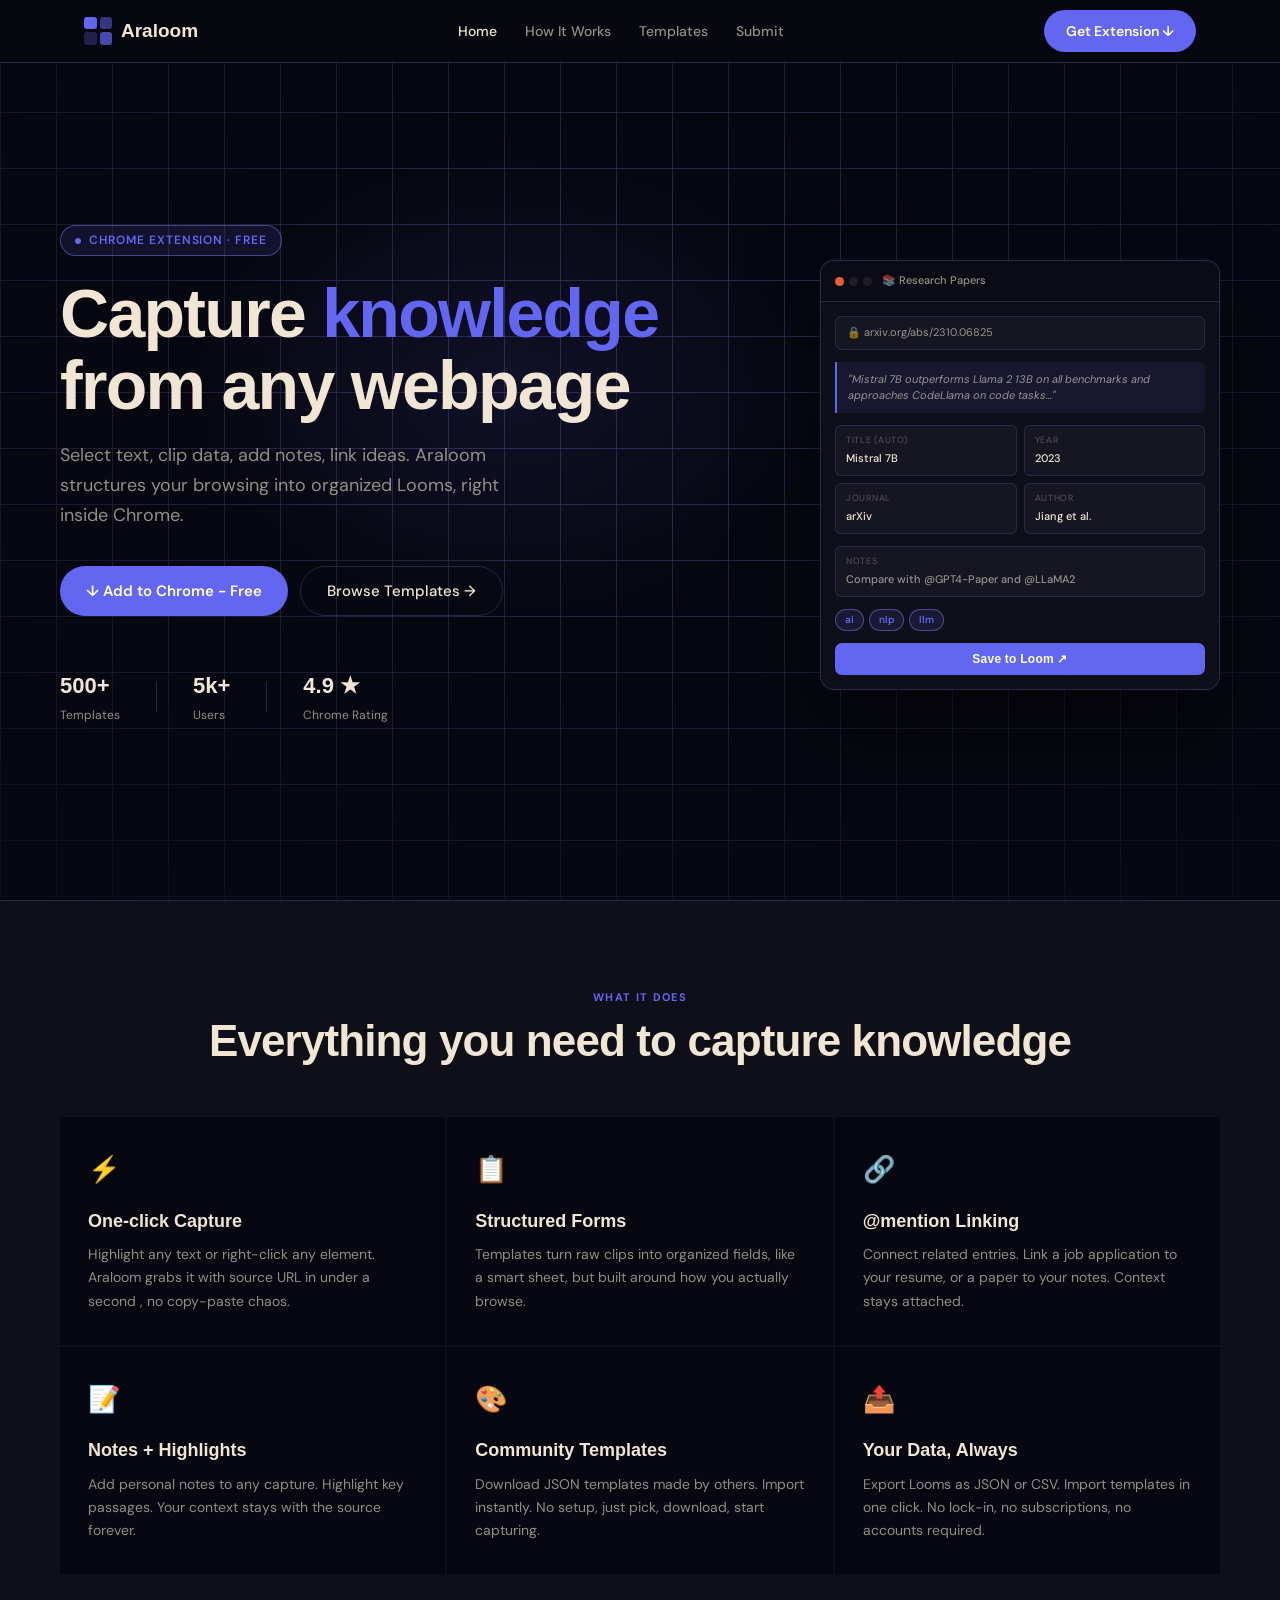
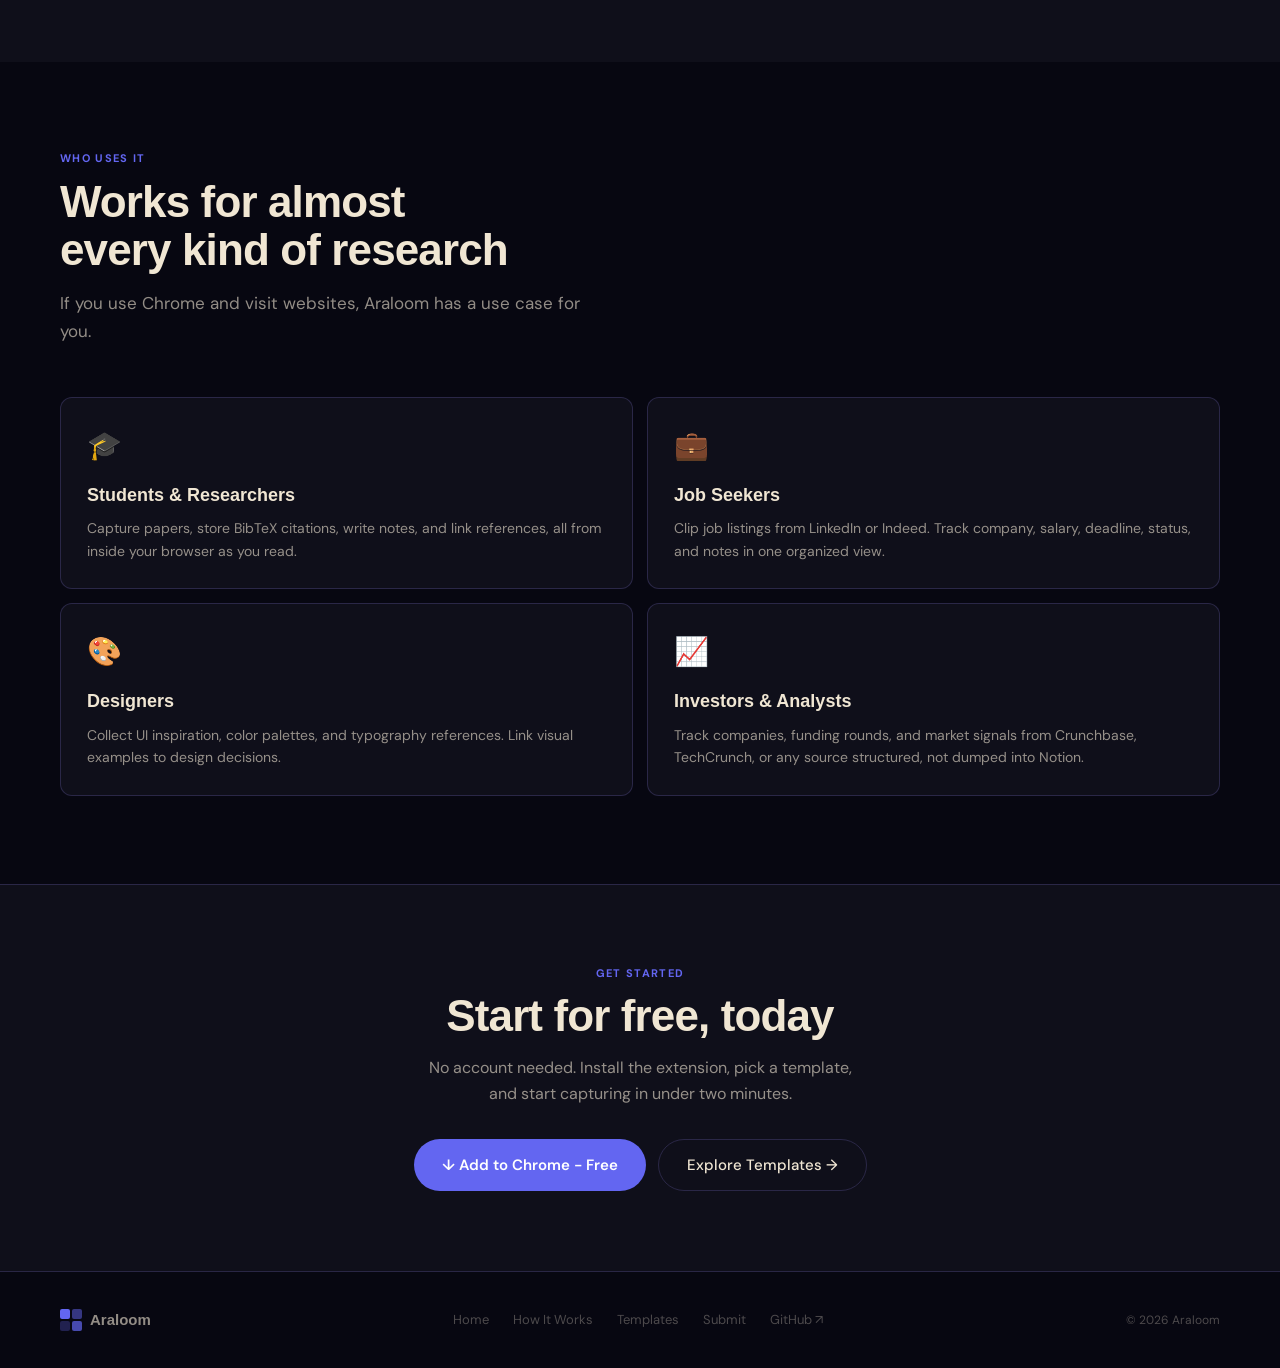
==== index.html @ 1cec3604 "Initial WIP site :)" ====
<!DOCTYPE html>
<html lang="en">

<head>
  <meta charset="UTF-8">
  <meta name="viewport" content="width=device-width, initial-scale=1.0">
  <title>Araloom: Capture. Structure. Connect.</title>
  <meta name="description"
    content="Araloom is a Chrome extension that lets you capture data from any webpage, structure it into forms, add notes, and link ideas together.">
  <link rel="preconnect" href="https://fonts.googleapis.com">
  <link
    href="https://fonts.googleapis.com/css2?family=ital,wght@0,400;0,500;0,700;1,400&family=DM+Sans:opsz,wght@9..40,300;9..40,400;9..40,500;9..40,700&display=swap"
    rel="stylesheet">
  <link rel="stylesheet" href="shared.css">
  <style>
    /* ── HERO ── */
    #hero {
      min-height: 100vh;
      padding: 130px 24px 80px;
      display: flex;
      align-items: center;
      position: relative;
      overflow: hidden;
    }

    .hero-grid-bg {
      position: absolute;
      inset: 0;
      background-image:
        linear-gradient(var(--border) 1px, transparent 1px),
        linear-gradient(90deg, var(--border) 1px, transparent 1px);
      background-size: 56px 56px;
      mask-image: radial-gradient(ellipse 90% 90% at 50% 40%, black 20%, transparent 100%);
    }

    .hero-glow {
      position: absolute;
      top: 15%;
      left: 40%;
      transform: translateX(-50%);
      width: 700px;
      height: 500px;
      background: radial-gradient(ellipse, rgba(99, 102, 241, 0.1) 0%, transparent 65%);
      pointer-events: none;
    }

    .hero-inner {
      max-width: 1160px;
      margin: 0 auto;
      width: 100%;
      position: relative;
      z-index: 1;
      display: grid;
      grid-template-columns: 1fr 400px;
      gap: 72px;
      align-items: center;
    }

    .hero-badge {
      display: inline-flex;
      align-items: center;
      gap: 8px;
      background: var(--indigo-dim);
      border: 1px solid var(--indigo-border);
      border-radius: 100px;
      padding: 5px 14px;
      font-size: 12px;
      font-weight: 600;
      color: var(--indigo);
      text-transform: uppercase;
      letter-spacing: 0.08em;
      margin-bottom: 22px;
    }

    .hero-badge .dot {
      width: 6px;
      height: 6px;
      border-radius: 50%;
      background: var(--indigo);
      animation: pulse 2s infinite;
    }

    h1 em {
      font-style: normal;
      color: var(--indigo);
    }

    .hero-sub {
      font-size: 18px;
      color: var(--text-dim);
      max-width: 480px;
      margin: 20px 0 36px;
    }

    .hero-actions {
      display: flex;
      gap: 12px;
      flex-wrap: wrap;
      margin-bottom: 52px;
    }

    .hero-stats {
      display: flex;
      gap: 36px;
      align-items: center;
    }

    .stat-sep {
      width: 1px;
      height: 30px;
      background: var(--border);
    }

    .stat-num {
      font-family: 'Syne', sans-serif;
      font-weight: 700;
      font-size: 22px;
    }

    .stat-label {
      font-size: 12px;
      color: var(--text-dim);
      margin-top: 2px;
    }

    /* Extension mockup */
    .ext-mockup {
      background: var(--surface);
      border: 1px solid var(--border);
      border-radius: 14px;
      overflow: hidden;
      box-shadow: 0 40px 80px rgba(0, 0, 0, 0.5), 0 0 0 1px rgba(99, 102, 241, 0.07);
    }

    .ext-topbar {
      padding: 11px 14px;
      border-bottom: 1px solid var(--border);
      display: flex;
      align-items: center;
      gap: 10px;
      background: rgba(8, 8, 16, 0.5);
    }

    .ext-dots {
      display: flex;
      gap: 5px;
    }

    .ext-dots span {
      width: 9px;
      height: 9px;
      border-radius: 50%;
    }

    .ext-topbar-title {
      font-size: 11px;
      color: var(--text-dim);
      font-weight: 500;
    }

    .ext-body {
      padding: 14px;
    }

    .ext-url {
      background: var(--surface2);
      border: 1px solid var(--border);
      border-radius: 7px;
      padding: 7px 11px;
      font-size: 11px;
      color: var(--text-dim);
      margin-bottom: 12px;
      display: flex;
      align-items: center;
      gap: 6px;
    }

    .ext-highlight {
      background: rgba(99, 102, 241, 0.1);
      border-left: 2px solid var(--indigo);
      border-radius: 0 6px 6px 0;
      padding: 9px 11px;
      margin-bottom: 12px;
      font-size: 11px;
      color: var(--text-dim);
      line-height: 1.5;
      font-style: italic;
    }

    .ext-field-row {
      display: grid;
      grid-template-columns: 1fr 1fr;
      gap: 7px;
      margin-bottom: 12px;
    }

    .ext-field {
      background: var(--surface2);
      border: 1px solid var(--border);
      border-radius: 6px;
      padding: 7px 10px;
    }

    .ext-field-label {
      font-size: 9px;
      color: var(--text-faint);
      text-transform: uppercase;
      letter-spacing: 0.08em;
      margin-bottom: 3px;
    }

    .ext-field-val {
      font-size: 11px;
      color: var(--text);
      font-weight: 500;
    }

    .ext-tags-row {
      display: flex;
      gap: 5px;
      flex-wrap: wrap;
      margin-bottom: 12px;
    }

    .ext-chip {
      background: var(--indigo-dim);
      border: 1px solid var(--indigo-border);
      border-radius: 100px;
      padding: 2px 9px;
      font-size: 10px;
      color: var(--indigo);
      font-weight: 600;
    }

    .ext-save-btn {
      width: 100%;
      background: var(--indigo);
      border: none;
      border-radius: 7px;
      padding: 9px;
      font-size: 12px;
      font-weight: 700;
      color: #fff;
      cursor: pointer;
      font-family: 'Syne', sans-serif;
      letter-spacing: 0.02em;
    }

    /* ── FEATURES STRIP ── */
    #features {
      background: var(--surface);
      border-top: 1px solid var(--border);
    }

    .features-grid {
      display: grid;
      grid-template-columns: repeat(3, 1fr);
      gap: 2px;
    }

    .feature-item {
      background: var(--bg);
      padding: 32px 28px;
      transition: background 0.25s;
    }

    .feature-item:hover {
      background: var(--surface2);
    }

    .feature-icon {
      font-size: 26px;
      margin-bottom: 16px;
    }

    .feature-item p {
      font-size: 14px;
      color: var(--text-dim);
      line-height: 1.65;
    }

    /* ── USE CASES ── */
    #usecases {
      background: var(--bg);
    }

    .usecase-grid {
      display: grid;
      grid-template-columns: repeat(2, 1fr);
      gap: 14px;
    }

    .usecase-card {
      background: var(--surface);
      border: 1px solid var(--border);
      border-radius: var(--radius);
      padding: 26px;
      transition: border-color 0.25s, transform 0.25s;
    }

    .usecase-card:hover {
      border-color: var(--indigo-border);
      transform: translateY(-3px);
    }

    .usecase-emoji {
      font-size: 28px;
      margin-bottom: 12px;
    }

    .usecase-card p {
      font-size: 14px;
      color: var(--text-dim);
      line-height: 1.6;
    }

    /* ── CTA ── */
    #cta {
      background: var(--surface);
      border-top: 1px solid var(--border);
      text-align: center;
      padding: 80px 24px;
    }

    #cta h2 {
      margin-bottom: 14px;
    }

    #cta p {
      color: var(--text-dim);
      max-width: 440px;
      margin: 0 auto 32px;
    }

    .cta-actions {
      display: flex;
      gap: 12px;
      justify-content: center;
      flex-wrap: wrap;
    }

    @media (max-width: 900px) {
      .hero-inner {
        grid-template-columns: 1fr;
      }

      .ext-mockup {
        display: none;
      }

      .features-grid {
        grid-template-columns: 1fr;
      }

      .usecase-grid {
        grid-template-columns: 1fr;
      }
    }
  </style>
</head>

<body>

  <nav>
    <div class="nav-inner">
      <a href="index.html" class="nav-logo">
        <div class="logo-mark"><span></span><span></span><span></span><span></span></div>
        Araloom
      </a>
      <ul class="nav-links">
        <li><a href="index.html" class="active">Home</a></li>
        <li><a href="how-it-works.html">How It Works</a></li>
        <li><a href="gallery.html">Templates</a></li>
        <li><a href="submit.html">Submit</a></li>
      </ul>
      <a href="#" class="btn-primary">Get Extension ↓</a>
    </div>
  </nav>

  <!-- HERO -->
  <section id="hero">
    <div class="hero-grid-bg"></div>
    <div class="hero-glow"></div>
    <div class="hero-inner">
      <div>
        <div class="hero-badge fade-up d1">
          <span class="dot"></span> Chrome Extension · Free
        </div>
        <h1 class="fade-up d2">Capture <em>knowledge</em><br>from any webpage</h1>
        <p class="hero-sub fade-up d3">
          Select text, clip data, add notes, link ideas. Araloom structures your browsing into organized Looms, right
          inside Chrome.
        </p>
        <div class="hero-actions fade-up d4">
          <a href="#" class="btn-primary" style="font-size:15px; padding:12px 26px;">↓ Add to Chrome - Free</a>
          <a href="gallery.html" class="btn-ghost" style="font-size:15px; padding:12px 26px;">Browse Templates →</a>
        </div>
        <div class="hero-stats fade-up d5">
          <div>
            <div class="stat-num">500+</div>
            <div class="stat-label">Templates</div>
          </div>
          <div class="stat-sep"></div>
          <div>
            <div class="stat-num">5k+</div>
            <div class="stat-label">Users</div>
          </div>
          <div class="stat-sep"></div>
          <div>
            <div class="stat-num">4.9 ★</div>
            <div class="stat-label">Chrome Rating</div>
          </div>
        </div>
      </div>

      <!-- Mockup: Research Papers template -->
      <div class="ext-mockup fade-up d3">
        <div class="ext-topbar">
          <div class="ext-dots">
            <span style="background:#e85d3a;"></span>
            <span style="background:#f0e6d315;"></span>
            <span style="background:#f0e6d315;"></span>
          </div>
          <span class="ext-topbar-title">📚 Research Papers</span>
        </div>
        <div class="ext-body">
          <div class="ext-url">🔒 arxiv.org/abs/2310.06825</div>
          <div class="ext-highlight">"Mistral 7B outperforms Llama 2 13B on all benchmarks and approaches CodeLlama on
            code tasks…"</div>
          <div class="ext-field-row">
            <div class="ext-field">
              <div class="ext-field-label">Title (auto)</div>
              <div class="ext-field-val">Mistral 7B</div>
            </div>
            <div class="ext-field">
              <div class="ext-field-label">Year</div>
              <div class="ext-field-val">2023</div>
            </div>
            <div class="ext-field">
              <div class="ext-field-label">Journal</div>
              <div class="ext-field-val">arXiv</div>
            </div>
            <div class="ext-field">
              <div class="ext-field-label">Author</div>
              <div class="ext-field-val">Jiang et al.</div>
            </div>
          </div>
          <div class="ext-field" style="margin-bottom:12px;">
            <div class="ext-field-label">Notes</div>
            <div class="ext-field-val" style="color:var(--text-dim);">Compare with @GPT4-Paper and @LLaMA2</div>
          </div>
          <div class="ext-tags-row">
            <span class="ext-chip">ai</span>
            <span class="ext-chip">nlp</span>
            <span class="ext-chip">llm</span>
          </div>
          <button class="ext-save-btn">Save to Loom ↗</button>
        </div>
      </div>
    </div>
  </section>

  <!-- FEATURES -->
  <section id="features">
    <div class="container">
      <div class="section-header center">
        <div class="section-label">What it does</div>
        <h2>Everything you need to capture knowledge</h2>
      </div>
      <div class="features-grid">
        <div class="feature-item">
          <div class="feature-icon">⚡</div>
          <h3>One-click Capture</h3>
          <p>Highlight any text or right-click any element. Araloom grabs it with source URL in under a second , no
            copy-paste chaos.</p>
        </div>
        <div class="feature-item">
          <div class="feature-icon">📋</div>
          <h3>Structured Forms</h3>
          <p>Templates turn raw clips into organized fields, like a smart sheet, but built around how you actually
            browse.</p>
        </div>
        <div class="feature-item">
          <div class="feature-icon">🔗</div>
          <h3>@mention Linking</h3>
          <p>Connect related entries. Link a job application to your resume, or a paper to your notes. Context stays
            attached.</p>
        </div>
        <div class="feature-item">
          <div class="feature-icon">📝</div>
          <h3>Notes + Highlights</h3>
          <p>Add personal notes to any capture. Highlight key passages. Your context stays with the source forever.</p>
        </div>
        <div class="feature-item">
          <div class="feature-icon">🎨</div>
          <h3>Community Templates</h3>
          <p>Download JSON templates made by others. Import instantly. No setup, just pick, download, start capturing.
          </p>
        </div>
        <div class="feature-item">
          <div class="feature-icon">📤</div>
          <h3>Your Data, Always</h3>
          <p>Export Looms as JSON or CSV. Import templates in one click. No lock-in, no subscriptions, no accounts
            required.</p>
        </div>
      </div>
    </div>
  </section>

  <!-- USE CASES -->
  <section id="usecases">
    <div class="container">
      <div class="section-header">
        <div class="section-label">Who uses it</div>
        <h2>Works for almost<br>every kind of research</h2>
        <p class="section-sub">If you use Chrome and visit websites, Araloom has a use case for you.</p>
      </div>
      <div class="usecase-grid">
        <div class="usecase-card">
          <div class="usecase-emoji">🎓</div>
          <h3>Students & Researchers</h3>
          <p>Capture papers, store BibTeX citations, write notes, and link references, all from inside your browser as
            you read.</p>
        </div>
        <div class="usecase-card">
          <div class="usecase-emoji">💼</div>
          <h3>Job Seekers</h3>
          <p>Clip job listings from LinkedIn or Indeed. Track company, salary, deadline, status, and notes in one
            organized view.</p>
        </div>
        <div class="usecase-card">
          <div class="usecase-emoji">🎨</div>
          <h3>Designers</h3>
          <p>Collect UI inspiration, color palettes, and typography references. Link visual examples to design
            decisions.</p>
        </div>
        <div class="usecase-card">
          <div class="usecase-emoji">📈</div>
          <h3>Investors & Analysts</h3>
          <p>Track companies, funding rounds, and market signals from Crunchbase, TechCrunch, or any source
            structured, not dumped into Notion.</p>
        </div>
      </div>
    </div>
  </section>

  <!-- CTA -->
  <section id="cta">
    <div class="container">
      <div class="section-label">Get started</div>
      <h2>Start for free, today</h2>
      <p>No account needed. Install the extension, pick a template, and start capturing in under two minutes.</p>
      <div class="cta-actions">
        <a href="#" class="btn-primary" style="font-size:15px; padding:13px 28px;">↓ Add to Chrome - Free</a>
        <a href="gallery.html" class="btn-ghost" style="font-size:15px; padding:13px 28px;">Explore Templates →</a>
      </div>
    </div>
  </section>

  <footer>
    <div class="footer-inner">
      <div class="footer-logo">
        <div class="logo-mark" style="width:22px;height:22px;gap:2px;">
          <span style="border-radius:2px;"></span><span style="border-radius:2px;"></span>
          <span style="border-radius:2px;"></span><span style="border-radius:2px;"></span>
        </div>
        Araloom
      </div>
      <div class="footer-links">
        <a href="index.html">Home</a>
        <a href="how-it-works.html">How It Works</a>
        <a href="gallery.html">Templates</a>
        <a href="submit.html">Submit</a>
        <a href="https://github.com/YOUR_USERNAME/araloom" target="_blank" rel="noopener">GitHub ↗</a>
      </div>
      <div class="footer-copy">© 2026 Araloom</div>
    </div>
  </footer>

</body>

</html>
---- shared.css ----
/* ── ARALOOM SHARED STYLES ── */
:root {
  --bg: #070711;
  --surface: #0f0f1a;
  --surface2: #161622;
  --border: rgba(50, 47, 83, 0.784);
  --border-hover: rgba(136, 138, 246, 0.486);
  --text: #f0e6d3;
  --text-dim: rgba(240, 230, 211, 0.6);
  --text-faint: rgba(240, 230, 211, 0.303);
  --indigo: #6366f1;
  --indigo-dim: rgba(99, 102, 241, 0.12);
  --indigo-border: rgba(131, 132, 239, 0.447);
  --orange: #f5532a;
  --orange-dim: rgba(232, 93, 58, 0.12);
  --orange-border: rgba(232, 93, 58, 0.25);
  --radius: 12px;
}

*,
*::before,
*::after {
  box-sizing: border-box;
  margin: 0;
  padding: 0;
}

html {
  scroll-behavior: smooth;
}

body {
  background: var(--bg);
  color: var(--text);
  font-family: 'DM Sans', sans-serif;
  font-size: 16px;
  line-height: 1.6;
  overflow-x: hidden;
  min-height: 100vh;
}

/* ── TYPOGRAPHY ── */
.font-display,
h1,
h2,
h3,
.nav-logo {
  font-family: 'Syne', sans-serif;
}

h1 {
  font-weight: 800;
  font-size: clamp(40px, 5.5vw, 68px);
  line-height: 1.05;
  letter-spacing: -0.025em;
}

h2 {
  font-weight: 800;
  font-size: clamp(28px, 4vw, 44px);
  line-height: 1.1;
  letter-spacing: -0.02em;
  margin-bottom: 14px;
}

h3 {
  font-weight: 700;
  font-size: 18px;
  margin-bottom: 8px;
}

p {
  line-height: 1.65;
}

.section-label {
  font-size: 11px;
  font-weight: 700;
  text-transform: uppercase;
  letter-spacing: 0.12em;
  color: var(--indigo);
  margin-bottom: 10px;
}

.section-sub {
  font-size: 17px;
  color: var(--text-dim);
  max-width: 520px;
  line-height: 1.65;
}

.section-header {
  margin-bottom: 52px;
}

.section-header.center {
  text-align: center;
}

.section-header.center .section-sub {
  margin: 0 auto;
}

/* ── LAYOUT ── */
.container {
  max-width: 1160px;
  margin: 0 auto;
}

section {
  padding: 88px 24px;
}

/* ── NAV ── */
nav {
  position: fixed;
  top: 0;
  left: 0;
  right: 0;
  z-index: 100;
  background: rgba(8, 8, 16, 0.9);
  backdrop-filter: blur(20px);
  border-bottom: 1px solid var(--border);
}

.nav-inner {
  max-width: 1160px;
  margin: 0 auto;
  padding: 0 24px;
  height: 62px;
  display: flex;
  align-items: center;
  justify-content: space-between;
}

.nav-logo {
  font-weight: 800;
  font-size: 19px;
  color: var(--text);
  text-decoration: none;
  display: flex;
  align-items: center;
  gap: 9px;
}

.logo-mark {
  width: 28px;
  height: 28px;
  display: grid;
  grid-template-columns: 1fr 1fr;
  gap: 3px;
}

.logo-mark span {
  border-radius: 3px;
  background: var(--indigo);
}

.logo-mark span:nth-child(2) {
  opacity: 0.5;
}

.logo-mark span:nth-child(3) {
  opacity: 0.28;
}

.logo-mark span:nth-child(4) {
  opacity: 0.7;
}

.nav-links {
  display: flex;
  align-items: center;
  gap: 28px;
  list-style: none;
}

.nav-links a {
  color: var(--text-dim);
  text-decoration: none;
  font-size: 14px;
  font-weight: 500;
  transition: color 0.2s;
}

.nav-links a:hover,
.nav-links a.active {
  color: var(--text);
}

/* ── BUTTONS ── */
.btn-primary {
  background: var(--indigo);
  color: #fff;
  border: none;
  border-radius: 100px;
  padding: 10px 22px;
  font-size: 14px;
  font-weight: 600;
  cursor: pointer;
  text-decoration: none;
  transition: opacity 0.2s, transform 0.15s;
  display: inline-flex;
  align-items: center;
  gap: 7px;
  font-family: 'DM Sans', sans-serif;
}

.btn-primary:hover {
  opacity: 0.88;
  transform: translateY(-1px);
}

.btn-ghost {
  background: transparent;
  color: var(--text);
  border: 1px solid var(--border);
  border-radius: 100px;
  padding: 10px 22px;
  font-size: 14px;
  font-weight: 500;
  cursor: pointer;
  text-decoration: none;
  transition: border-color 0.2s, transform 0.15s;
  display: inline-flex;
  align-items: center;
  gap: 7px;
  font-family: 'DM Sans', sans-serif;
}

.btn-ghost:hover {
  border-color: var(--indigo-border);
  transform: translateY(-1px);
}

.btn-sm {
  padding: 7px 16px;
  font-size: 13px;
  border-radius: 8px;
}

/* ── FOOTER ── */
footer {
  background: var(--bg);
  border-top: 1px solid var(--border);
  padding: 36px 24px;
}

.footer-inner {
  max-width: 1160px;
  margin: 0 auto;
  display: flex;
  align-items: center;
  justify-content: space-between;
  gap: 20px;
  flex-wrap: wrap;
}

.footer-logo {
  font-family: 'Syne', sans-serif;
  font-weight: 800;
  font-size: 15px;
  color: var(--text-dim);
  display: flex;
  align-items: center;
  gap: 8px;
}

.footer-links {
  display: flex;
  gap: 24px;
}

.footer-links a {
  font-size: 13px;
  color: var(--text-faint);
  text-decoration: none;
  transition: color 0.2s;
}

.footer-links a:hover {
  color: var(--text-dim);
}

.footer-copy {
  font-size: 12px;
  color: var(--text-faint);
}

/* ── MODAL ── */
.modal-overlay {
  position: fixed;
  inset: 0;
  z-index: 200;
  background: rgba(0, 0, 0, 0.78);
  backdrop-filter: blur(10px);
  display: none;
  align-items: center;
  justify-content: center;
  padding: 20px;
}

.modal-overlay.open {
  display: flex;
}

.modal {
  background: var(--surface);
  border: 1px solid var(--border);
  border-radius: 18px;
  width: 100%;
  max-height: 92vh;
  overflow-y: auto;
}

.modal-header {
  padding: 22px 26px;
  border-bottom: 1px solid var(--border);
  display: flex;
  align-items: center;
  justify-content: space-between;
  position: sticky;
  top: 0;
  background: var(--surface);
  z-index: 1;
}

.modal-header h3 {
  font-size: 18px;
}

.modal-close {
  background: var(--surface2);
  border: 1px solid var(--border);
  border-radius: 8px;
  width: 32px;
  height: 32px;
  display: flex;
  align-items: center;
  justify-content: center;
  cursor: pointer;
  color: var(--text-dim);
  font-size: 16px;
  transition: all 0.2s;
}

.modal-close:hover {
  border-color: var(--indigo-border);
  color: var(--text);
}

.modal-body {
  padding: 26px;
}

/* ── ANIMATIONS ── */
@keyframes fadeUp {
  from {
    opacity: 0;
    transform: translateY(20px);
  }

  to {
    opacity: 1;
    transform: translateY(0);
  }
}

.fade-up {
  animation: fadeUp 0.55s ease-out both;
}

.d1 {
  animation-delay: 0.05s;
}

.d2 {
  animation-delay: 0.12s;
}

.d3 {
  animation-delay: 0.2s;
}

.d4 {
  animation-delay: 0.28s;
}

.d5 {
  animation-delay: 0.36s;
}

@keyframes pulse {

  0%,
  100% {
    opacity: 1;
  }

  50% {
    opacity: 0.3;
  }
}

/* ── RESPONSIVE ── */
@media (max-width: 860px) {
  .nav-links {
    display: none;
  }

  section {
    padding: 64px 20px;
  }
}
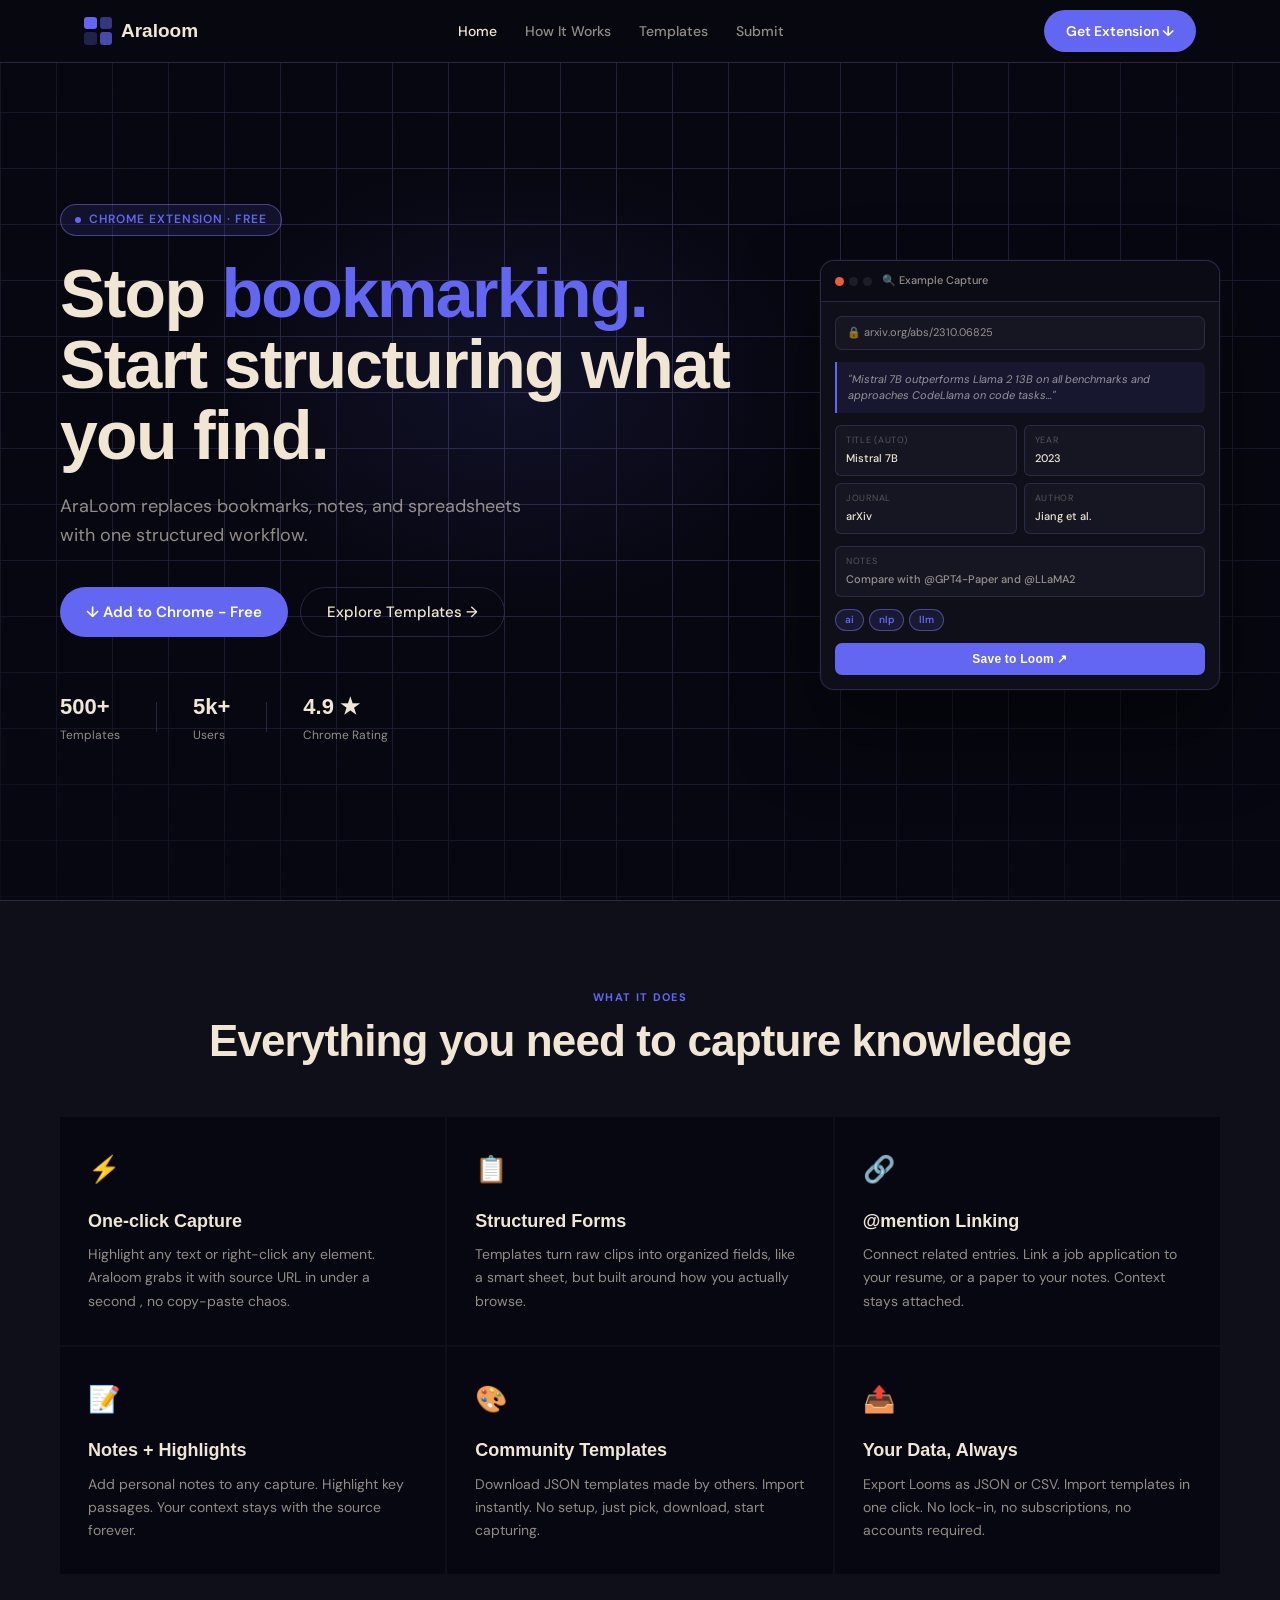
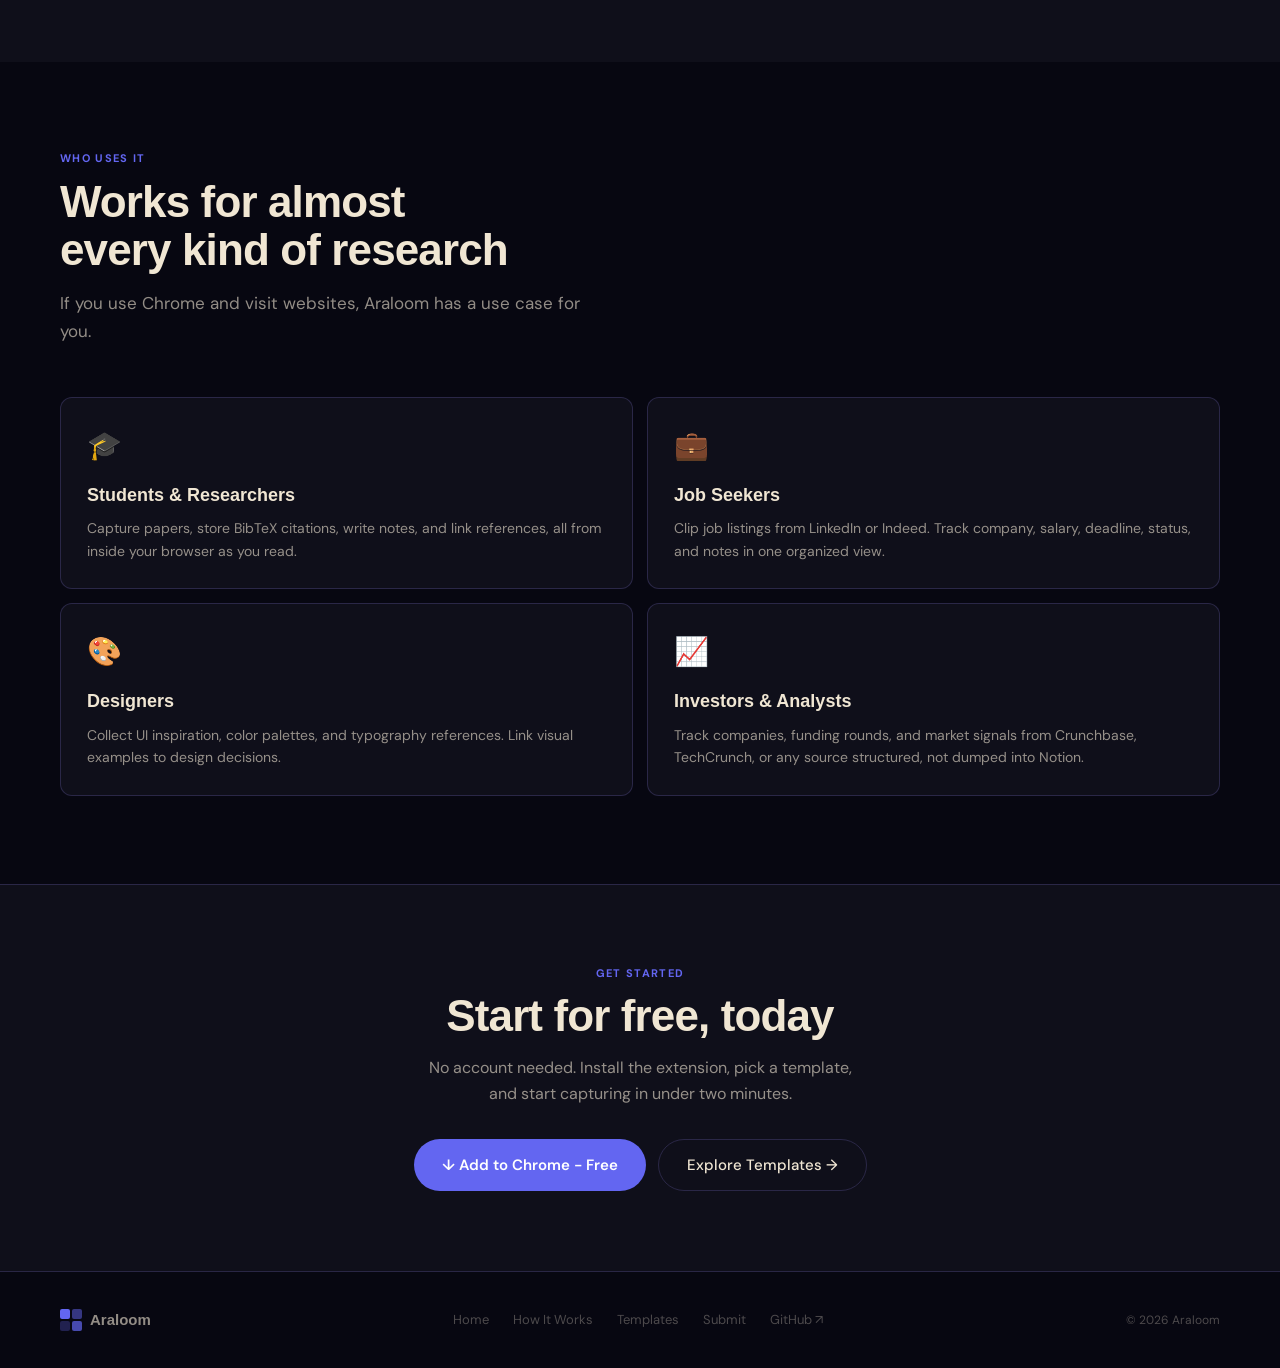
==== commit 4ea2050a: "Dev Changes before structure" ====
--- a/index.html
+++ b/index.html
@@ -386,14 +386,13 @@
         <div class="hero-badge fade-up d1">
           <span class="dot"></span> Chrome Extension · Free
         </div>
-        <h1 class="fade-up d2">Capture <em>knowledge</em><br>from any webpage</h1>
+        <h1 class="fade-up d2">Stop <em>bookmarking.</em><br>Start structuring what you find.</h1>
         <p class="hero-sub fade-up d3">
-          Select text, clip data, add notes, link ideas. Araloom structures your browsing into organized Looms, right
-          inside Chrome.
+          AraLoom replaces bookmarks, notes, and spreadsheets with one structured workflow.
         </p>
         <div class="hero-actions fade-up d4">
           <a href="#" class="btn-primary" style="font-size:15px; padding:12px 26px;">↓ Add to Chrome - Free</a>
-          <a href="gallery.html" class="btn-ghost" style="font-size:15px; padding:12px 26px;">Browse Templates →</a>
+          <a href="gallery.html" class="btn-ghost" style="font-size:15px; padding:12px 26px;">Explore Templates →</a>
         </div>
         <div class="hero-stats fade-up d5">
           <div>
@@ -421,7 +420,7 @@
             <span style="background:#f0e6d315;"></span>
             <span style="background:#f0e6d315;"></span>
           </div>
-          <span class="ext-topbar-title">📚 Research Papers</span>
+          <span class="ext-topbar-title">🔍 Example Capture</span>
         </div>
         <div class="ext-body">
           <div class="ext-url">🔒 arxiv.org/abs/2310.06825</div>
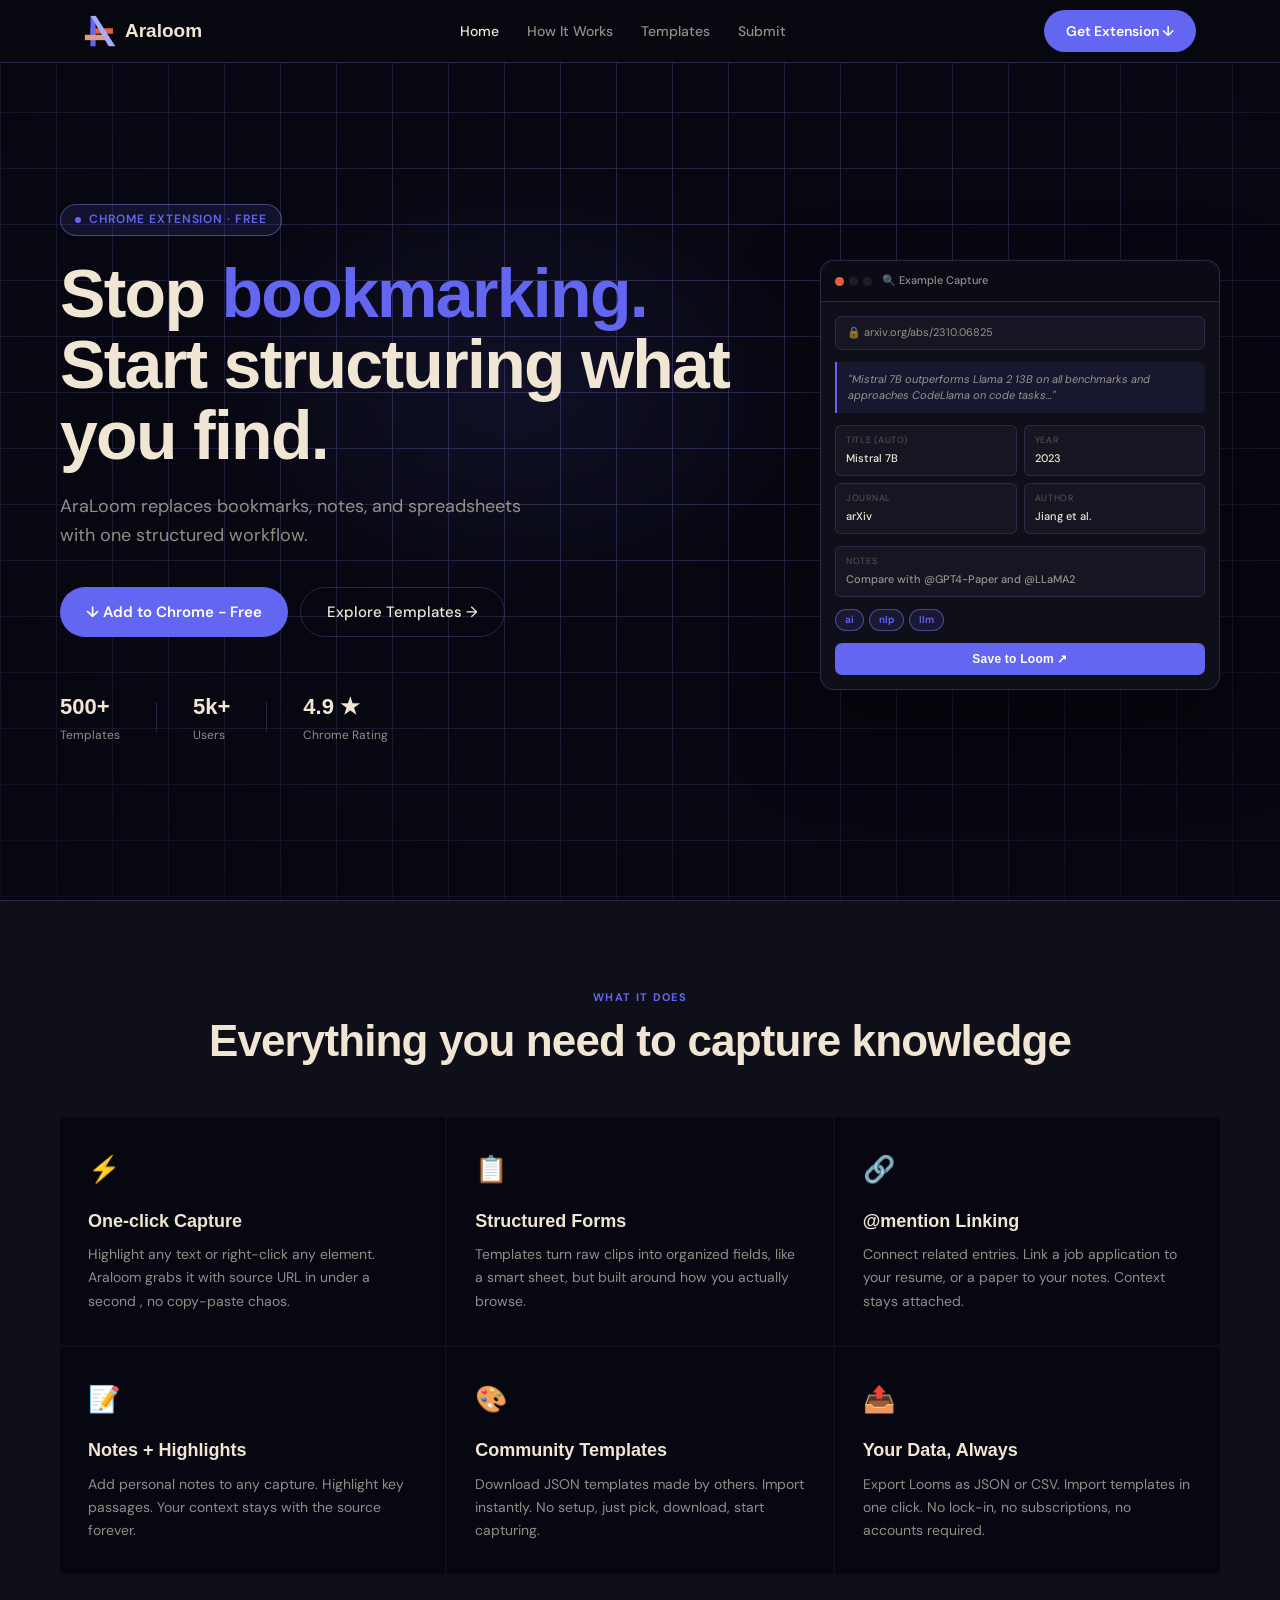
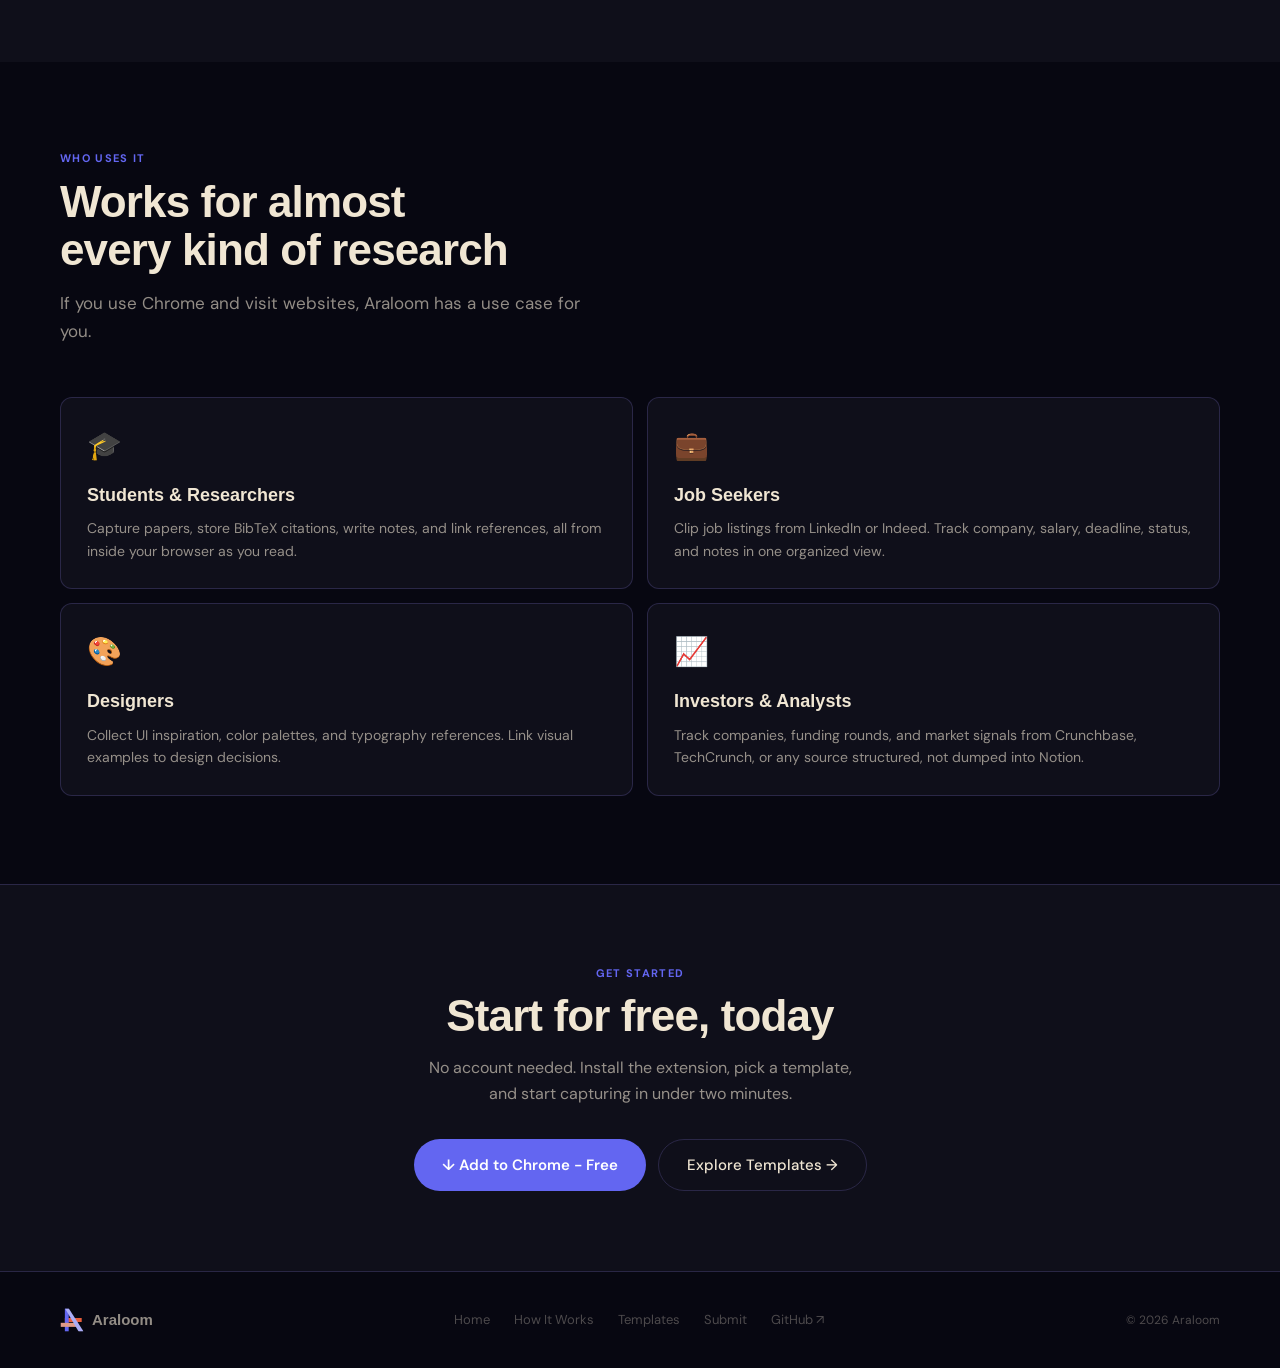
==== commit 2e6a3cd0: "logo swap" ====
--- a/index.html
+++ b/index.html
@@ -12,6 +12,8 @@
     href="https://fonts.googleapis.com/css2?family=ital,wght@0,400;0,500;0,700;1,400&family=DM+Sans:opsz,wght@9..40,300;9..40,400;9..40,500;9..40,700&display=swap"
     rel="stylesheet">
   <link rel="stylesheet" href="shared.css">
+  <link rel="icon" type="image/svg+xml" href="assets/favicon.svg">
+
   <style>
     /* ── HERO ── */
     #hero {
@@ -364,9 +366,10 @@
   <nav>
     <div class="nav-inner">
       <a href="index.html" class="nav-logo">
-        <div class="logo-mark"><span></span><span></span><span></span><span></span></div>
+        <img src="assets/logo.svg" alt="Araloom Logo" class="logo-img">
         Araloom
       </a>
+
       <ul class="nav-links">
         <li><a href="index.html" class="active">Home</a></li>
         <li><a href="how-it-works.html">How It Works</a></li>
@@ -559,12 +562,10 @@
   <footer>
     <div class="footer-inner">
       <div class="footer-logo">
-        <div class="logo-mark" style="width:22px;height:22px;gap:2px;">
-          <span style="border-radius:2px;"></span><span style="border-radius:2px;"></span>
-          <span style="border-radius:2px;"></span><span style="border-radius:2px;"></span>
-        </div>
+        <img src="assets/logo.svg" alt="Araloom Logo" class="logo-img footer-logo-img">
         Araloom
       </div>
+
       <div class="footer-links">
         <a href="index.html">Home</a>
         <a href="how-it-works.html">How It Works</a>
--- a/shared.css
+++ b/shared.css
@@ -143,30 +143,18 @@
   gap: 9px;
 }
 
-.logo-mark {
-  width: 28px;
-  height: 28px;
-  display: grid;
-  grid-template-columns: 1fr 1fr;
-  gap: 3px;
-}
-
-.logo-mark span {
-  border-radius: 3px;
-  background: var(--indigo);
-}
-
-.logo-mark span:nth-child(2) {
-  opacity: 0.5;
-}
-
-.logo-mark span:nth-child(3) {
-  opacity: 0.28;
-}
-
-.logo-mark span:nth-child(4) {
-  opacity: 0.7;
-}
+.logo-img {
+  width: 32px;
+  height: 32px;
+  object-fit: contain;
+  display: block;
+}
+
+.footer-logo-img {
+  width: 24px;
+  height: 24px;
+}
+
 
 .nav-links {
   display: flex;
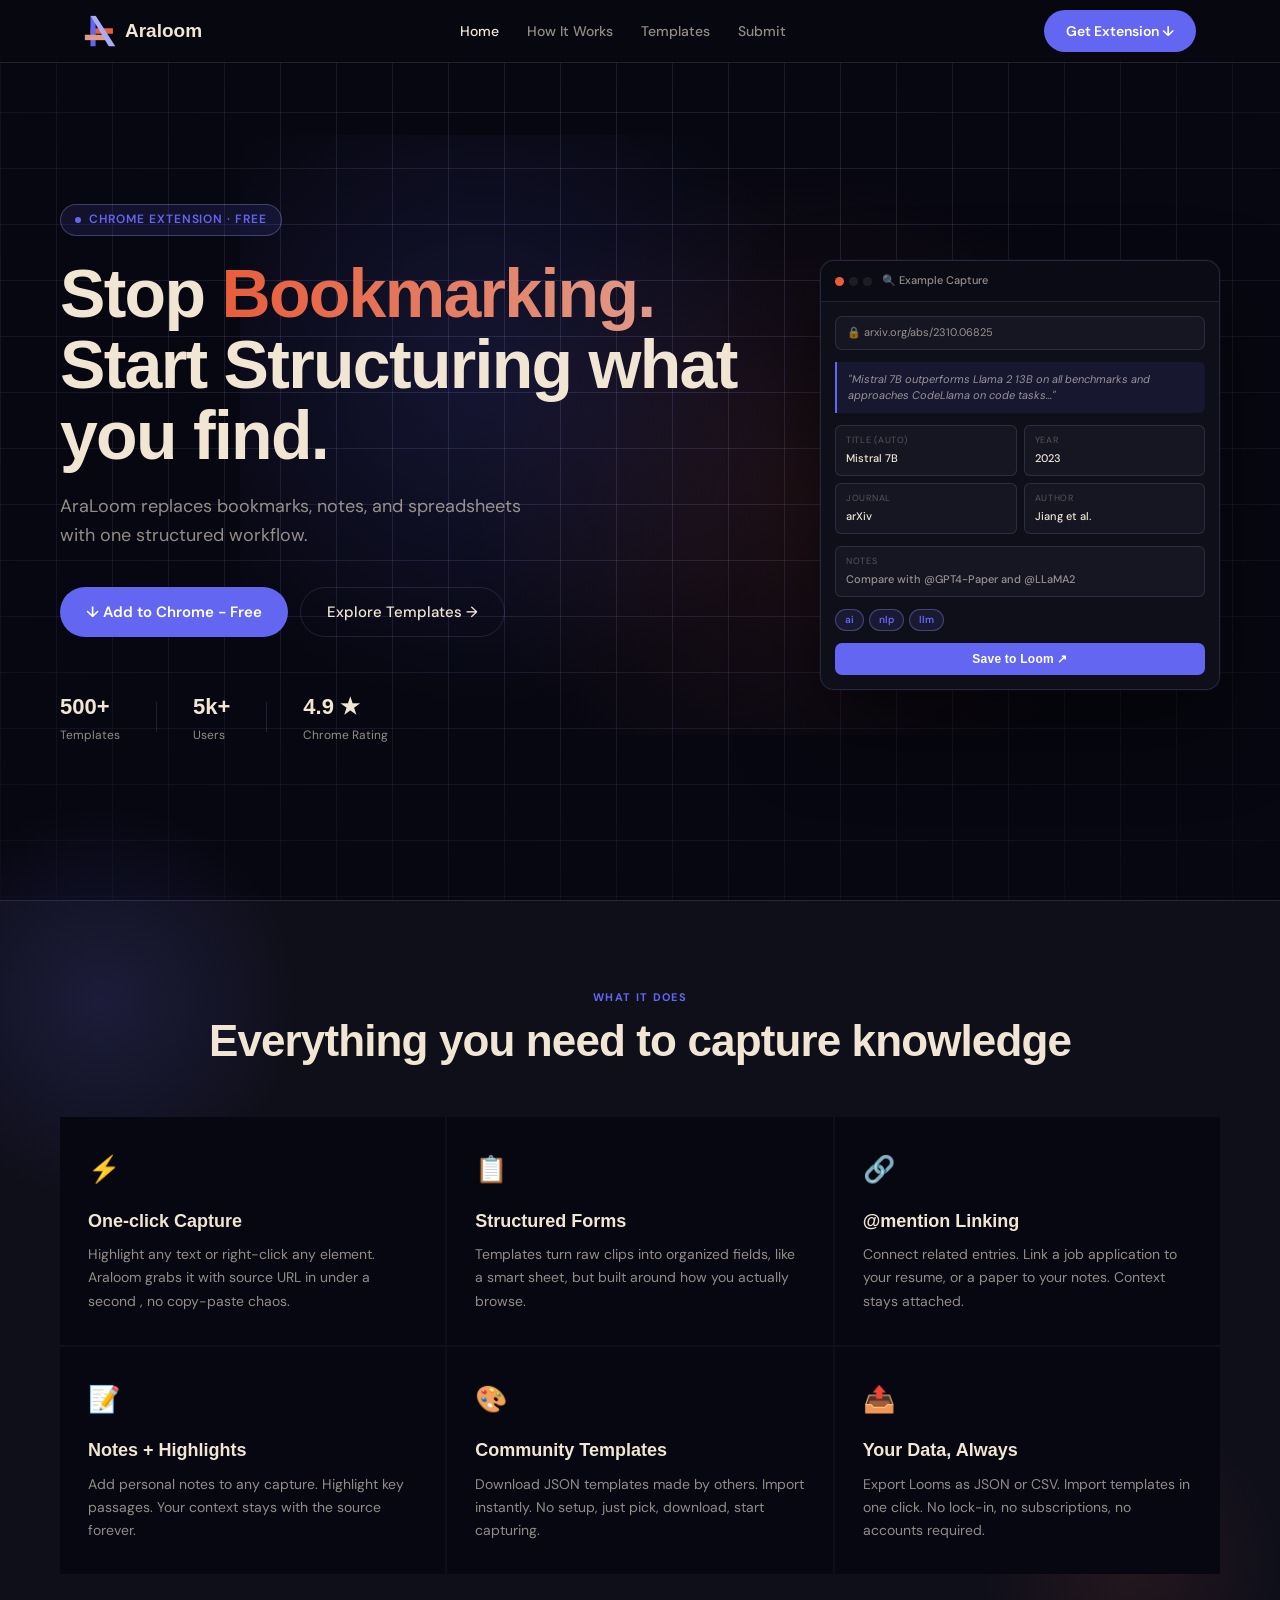
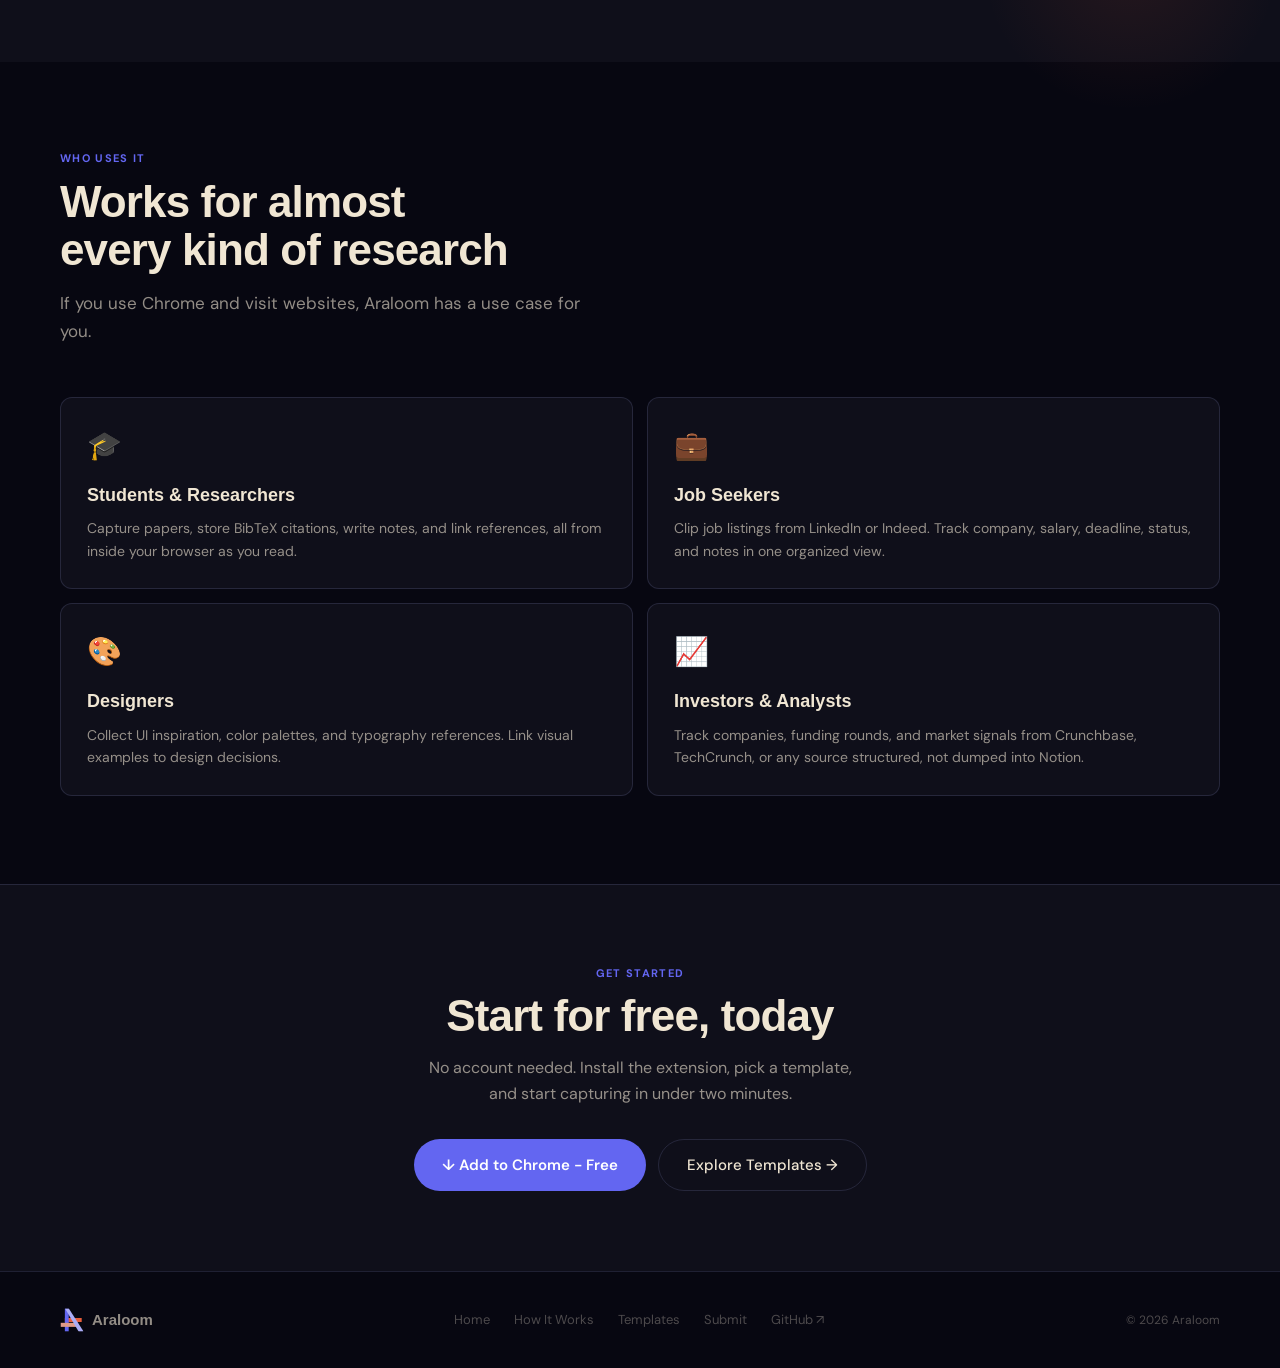
==== commit c338df4e: "branding palette swap" ====
--- a/index.html
+++ b/index.html
@@ -38,13 +38,16 @@
     .hero-glow {
       position: absolute;
       top: 15%;
-      left: 40%;
+      left: 50%;
       transform: translateX(-50%);
-      width: 700px;
-      height: 500px;
-      background: radial-gradient(ellipse, rgba(99, 102, 241, 0.1) 0%, transparent 65%);
+      width: 800px;
+      height: 600px;
+      background: 
+        radial-gradient(circle at 30% 40%, rgba(99, 102, 241, 0.15) 0%, transparent 50%),
+        radial-gradient(circle at 70% 60%, rgba(232, 93, 58, 0.1) 0%, transparent 50%);
       pointer-events: none;
     }
+
 
     .hero-inner {
       max-width: 1160px;
@@ -84,8 +87,12 @@
 
     h1 em {
       font-style: normal;
-      color: var(--indigo);
-    }
+      color: var(--orange);
+      background: linear-gradient(90deg, var(--orange), var(--orange-light));
+      -webkit-background-clip: text;
+      -webkit-text-fill-color: transparent;
+    }
+
 
     .hero-sub {
       font-size: 18px;
@@ -389,7 +396,7 @@
         <div class="hero-badge fade-up d1">
           <span class="dot"></span> Chrome Extension · Free
         </div>
-        <h1 class="fade-up d2">Stop <em>bookmarking.</em><br>Start structuring what you find.</h1>
+        <h1 class="fade-up d2">Stop <em>Bookmarking.</em><br>Start Structuring what you find.</h1>
         <p class="hero-sub fade-up d3">
           AraLoom replaces bookmarks, notes, and spreadsheets with one structured workflow.
         </p>
@@ -463,8 +470,11 @@
   </section>
 
   <!-- FEATURES -->
-  <section id="features">
-    <div class="container">
+  <section id="features" style="position:relative;">
+    <div class="glow-violet" style="top:-100px; left:-100px;"></div>
+    <div class="glow-orange" style="bottom:-50px; right:0;"></div>
+    <div class="container" style="position:relative; z-index:1;">
+
       <div class="section-header center">
         <div class="section-label">What it does</div>
         <h2>Everything you need to capture knowledge</h2>
--- a/shared.css
+++ b/shared.css
@@ -3,18 +3,24 @@
   --bg: #070711;
   --surface: #0f0f1a;
   --surface2: #161622;
-  --border: rgba(50, 47, 83, 0.784);
-  --border-hover: rgba(136, 138, 246, 0.486);
+  --border: rgba(170, 172, 246, 0.15); /* Using Light Lavender hint */
+  --border-hover: rgba(170, 172, 246, 0.4);
   --text: #f0e6d3;
   --text-dim: rgba(240, 230, 211, 0.6);
-  --text-faint: rgba(240, 230, 211, 0.303);
-  --indigo: #6366f1;
+  --text-faint: rgba(240, 230, 211, 0.3);
+  
+  --indigo: #6366f1; /* Dark Violet */
+  --indigo-light: #aaacf6; /* Light Lavender */
   --indigo-dim: rgba(99, 102, 241, 0.12);
-  --indigo-border: rgba(131, 132, 239, 0.447);
-  --orange: #f5532a;
+  --indigo-border: rgba(170, 172, 246, 0.3);
+  
+  --orange: #e85d3a; /* Main Orange */
+  --orange-light: #e09a88; /* Light Orange */
   --orange-dim: rgba(232, 93, 58, 0.12);
-  --orange-border: rgba(232, 93, 58, 0.25);
+  --orange-border: rgba(232, 93, 58, 0.3);
+  
   --radius: 12px;
+
 }
 
 *,
@@ -391,6 +397,37 @@
 }
 
 /* ── RESPONSIVE ── */
+/* ── UTILITIES ── */
+.text-orange { color: var(--orange); }
+.text-indigo { color: var(--indigo); }
+.bg-orange { background: var(--orange); }
+.bg-indigo { background: var(--indigo); }
+
+.glow-violet {
+  position: absolute;
+  width: 400px;
+  height: 400px;
+  background: radial-gradient(circle, rgba(99, 102, 241, 0.15) 0%, transparent 70%);
+  pointer-events: none;
+  z-index: 0;
+}
+
+.glow-orange {
+  position: absolute;
+  width: 300px;
+  height: 300px;
+  background: radial-gradient(circle, rgba(232, 93, 58, 0.1) 0%, transparent 70%);
+  pointer-events: none;
+  z-index: 0;
+}
+
+/* Glassmorphism utility */
+.glass {
+  background: rgba(22, 22, 34, 0.6);
+  backdrop-filter: blur(12px);
+  border: 1px solid rgba(170, 172, 246, 0.1);
+}
+
 @media (max-width: 860px) {
   .nav-links {
     display: none;
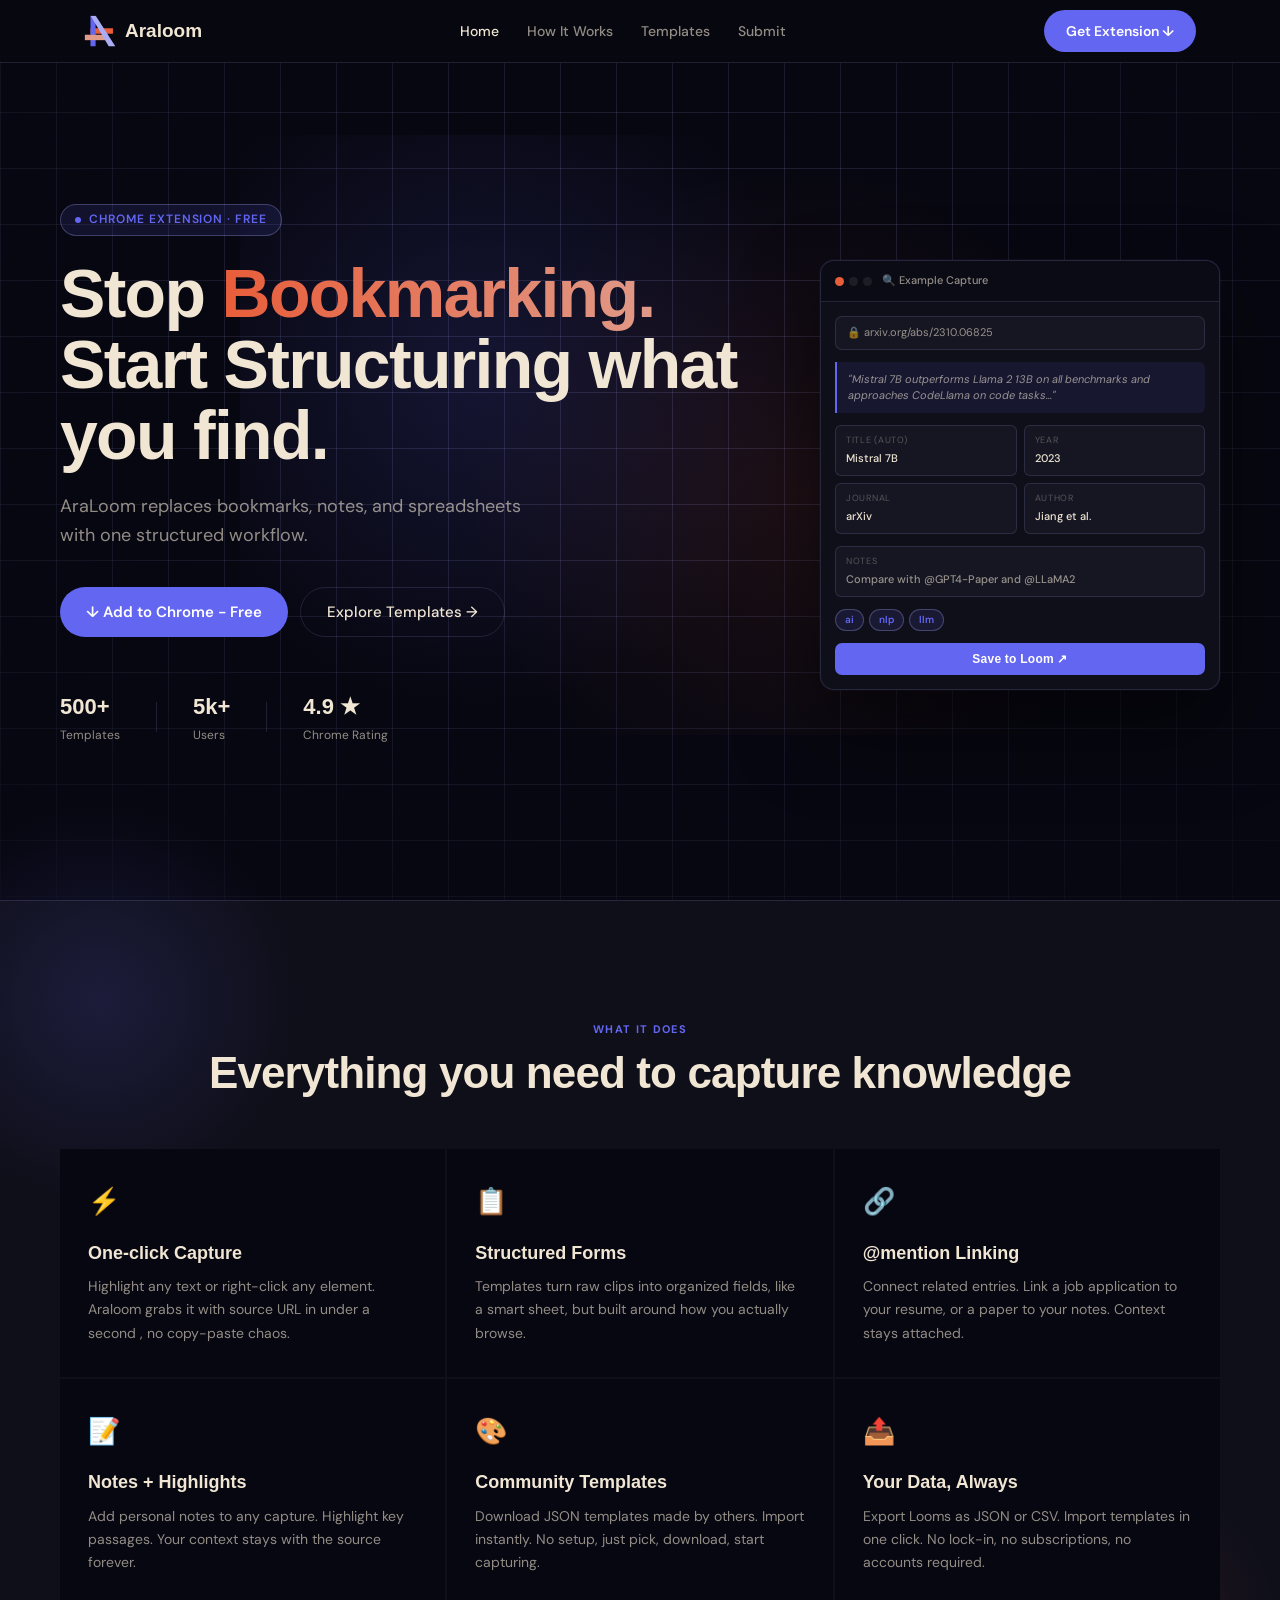
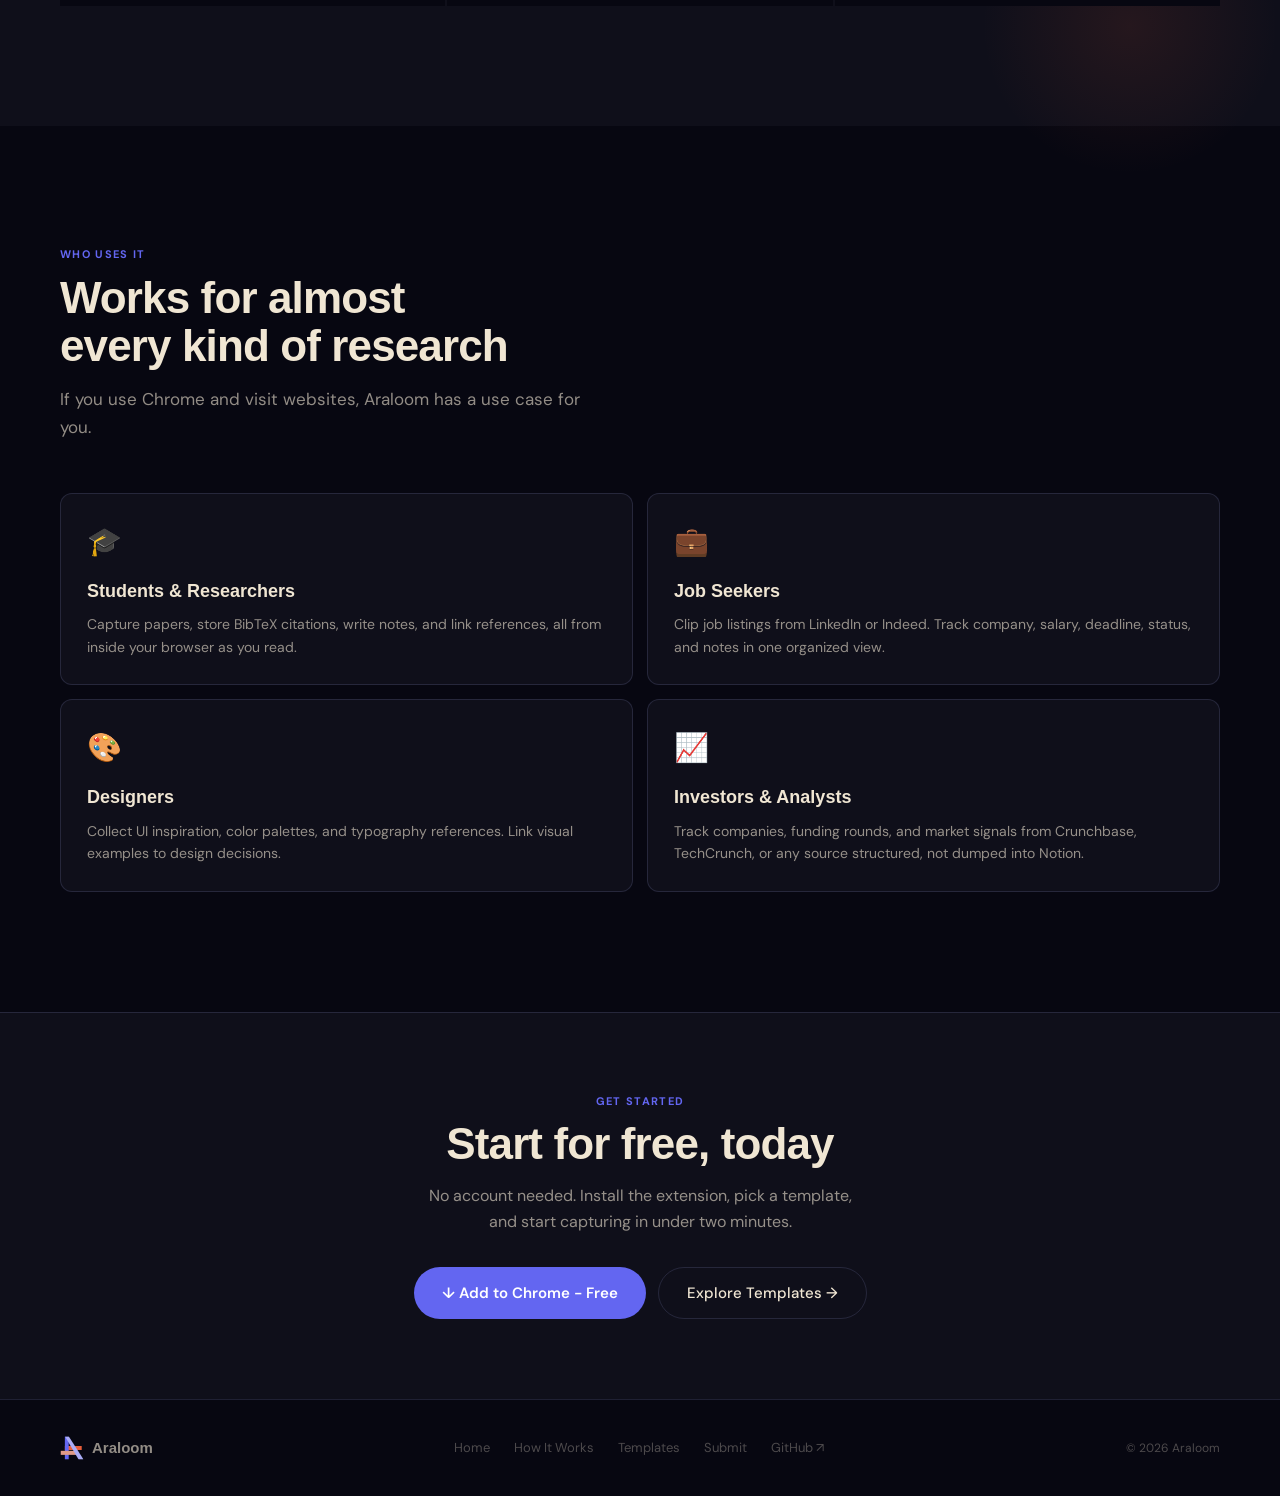
==== commit c4395d0e: "Revamped How it works page" ====
--- a/index.html
+++ b/index.html
@@ -87,11 +87,13 @@
 
     h1 em {
       font-style: normal;
-      color: var(--orange);
       background: linear-gradient(90deg, var(--orange), var(--orange-light));
+      background-clip: text;
       -webkit-background-clip: text;
       -webkit-text-fill-color: transparent;
-    }
+      color: transparent;
+    }
+
 
 
     .hero-sub {
--- a/shared.css
+++ b/shared.css
@@ -114,8 +114,9 @@
 }
 
 section {
-  padding: 88px 24px;
-}
+  padding: 120px 24px;
+}
+
 
 /* ── NAV ── */
 nav {
